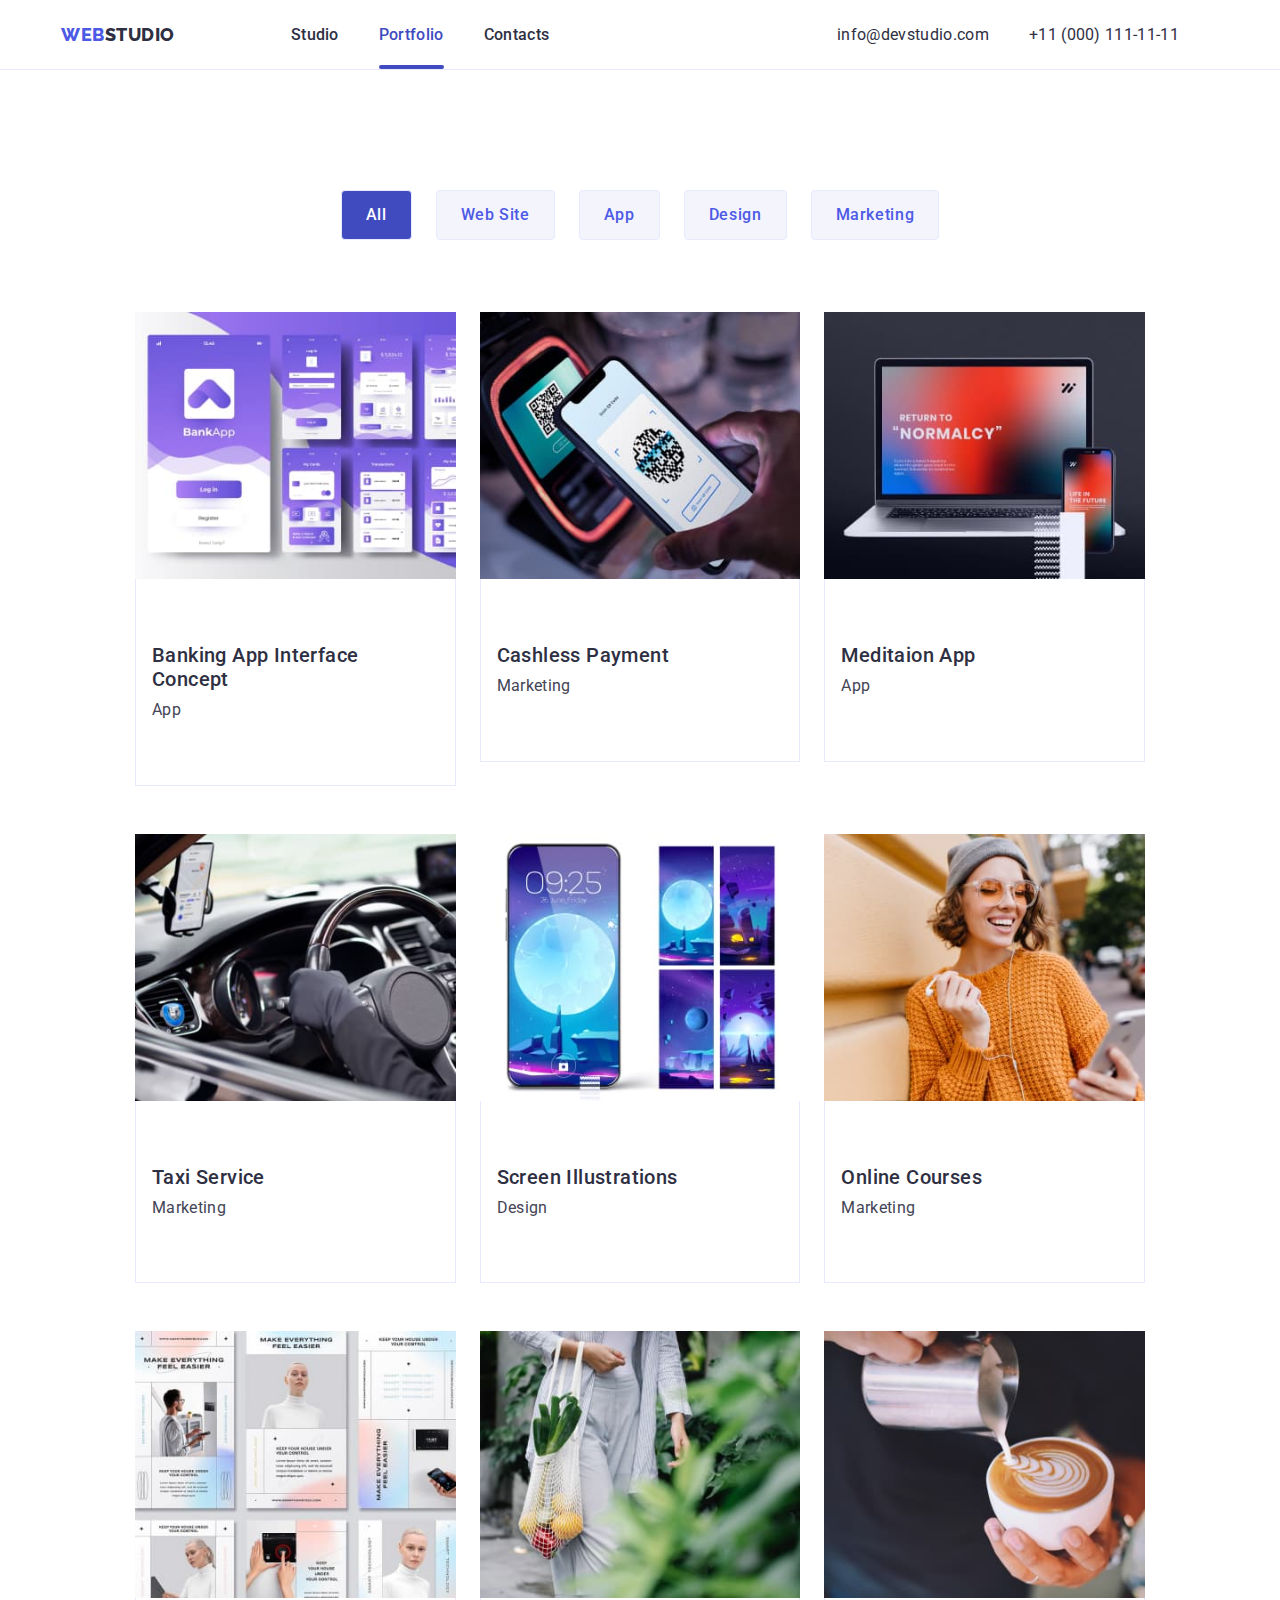
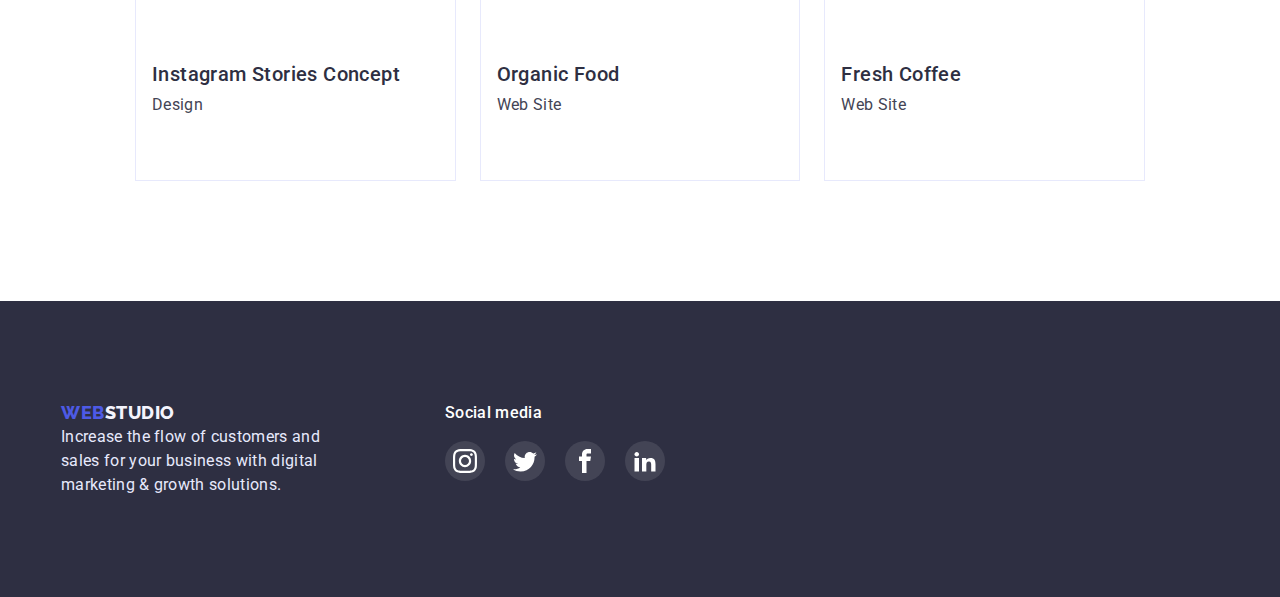
==== portfolio.html @ d7ad2e45 "Initial commit" ====
<!DOCTYPE html>
<html lang="en">
<head>
    <meta charset="UTF-8">
    <meta http-equiv="X-UA-Compatible" content="IE=edge">
    <meta name="viewport" content="width=device-width, initial-scale=1.0">
    <title>Portfolio</title>
    <link rel="preconnect" href="https://fonts.googleapis.com">
    <link rel="preconnect" href="https://fonts.gstatic.com" crossorigin>
    <link href="https://fonts.googleapis.com/css2?family=Raleway:wght@800&family=Roboto:wght@400;500;700;900&display=swap" rel="stylesheet">
    <link rel="stylesheet" href="https://cdnjs.cloudflare.com/ajax/libs/modern-normalize/1.1.0/modern-normalize.min.css" integrity="sha512-wpPYUAdjBVSE4KJnH1VR1HeZfpl1ub8YT/NKx4PuQ5NmX2tKuGu6U/JRp5y+Y8XG2tV+wKQpNHVUX03MfMFn9Q==" crossorigin="anonymous" referrerpolicy="no-referrer" />
<link rel="stylesheet" href="./css/styles.css">
</head>

<body>
        <!--Head-->
    <header class="header">
        <div class="container"><div class="header-justify">
        <nav class="header-nav">
            <a class="first-logo"
            href="./index.html">Web<span class="second-logo link">Studio</span></a>
            <ul class="list nav-list">
                <li class="header-item"><a href="./index.html" class="header-link link">Studio</a></li>
                <li class="header-item"><a href="./portfolio.html" class="header-link current ">Portfolio</a></li>
                <li class="header-item"><a href="./portfolio.html" class="header-link link">Contacts</a></li>
            </ul>
        </nav>
        <address class="contact-list">
             <ul class="contact-list list">
                <li class="contact-item"><a class="contact-mail link"
                    href="mailto:info@devstudio.com">info@devstudio.com</a>
                <li class="contact-item"><a class="contact-tel link"
                    href="tel:+110001111111">+11 (000) 111-11-11</a>
                </li>
            </ul>
        </address>
        </div>
        </div>
    </header>
    <!--/Head-->
   <!--Main-->
   <main>
    <!--Hero section-->
        <section class="section about-hero-section">
            <div class="container">
            <h1 class="visually-hidden">Card and button list</h1>
            <ul class="about-button">
<li class="btn"><button type="button" class="button-primary">All</button></li>
<li class="btn"><button type="button" class="button-secondary">Web Site</button></li>
<li class="btn"><button type="button" class="button-secondary">App</button></li>
<li class="btn"><button type="button" class="button-secondary">Design</button></li>
<li class="btn"><button type="button" class="button-secondary">Marketing</button></li>          
            </ul>
        <ul class="about-list">
        <li class="about-item item">
            <a class="link" href="./portfolio.html">
                <div class="thumb">
            <img class="img" src="./images/image1.jpg" width="360" alt="Screens" height="300">
            <p class="thumb-overlay">14 Stylish and User-Friendly App Design Concepts·Task Manager App·Calorie Tracker App·Exotic Fruit Ecommerce App·Cloud Storage App</p>
            </div>
            <div class="img-text">
            <h2 class="item-subtitle">Banking App Interface Concept</h2>
            <p class="about-subtitle-text">App</p>
            </div>
            </a>
            </li>
        <li class="about-item item">
            <a class="link" href="./portfolio.html">
                <div class="thumb">
             <img src="./images/image2.jpg" width="360" alt="Qr-code" height="300">
             <p class="thumb-overlay">14 Stylish and User-Friendly App Design Concepts·Task Manager App·Calorie Tracker App·Exotic Fruit Ecommerce App·Cloud Storage App</p>
             </div>
            <div class="img-text">
             <h2 class="item-subtitle">Cashless Payment</h2>
            <p class="about-subtitle-text">Marketing</p>
            </div>
            </a>
            </li>
        <li class="about-item item">
            <a class="link" href="./portfolio.html">
                <div class="thumb">
            <img src="./images/image3.jpg" width="360" alt="Phone-computer" height="300">
            <p class="thumb-overlay">14 Stylish and User-Friendly App Design Concepts·Task Manager App·Calorie Tracker App·Exotic Fruit Ecommerce App·Cloud Storage App</p>
            </div>
            <div class="img-text">
            <h2 class="item-subtitle">Meditaion App</h2>
            <p class="about-subtitle-text">App</p>
            </div>
            </a>
            </li>
        <li class="about-item item">
            <a class="link" href="./portfolio.html">
                <div class="thumb">
            <img src="./images/image4.jpg" width="360" alt="Car" height="300">
            <p class="thumb-overlay">14 Stylish and User-Friendly App Design Concepts·Task Manager App·Calorie Tracker App·Exotic Fruit Ecommerce App·Cloud Storage App</p>
            </div>
            <div class="img-text">
            <h2 class="item-subtitle">Taxi Service</h2>
            <p class="about-subtitle-text">Marketing</p>
            </div>
            </a>
            </li>
        <li class="about-item item">
            <a class="link" href="./portfolio.html">
                <div class="thumb">
                <img src="./images/image5.jpg" width="360" alt="Wallpaper" height="300">
                <p class="thumb-overlay">14 Stylish and User-Friendly App Design Concepts·Task Manager App·Calorie Tracker App·Exotic Fruit Ecommerce App·Cloud Storage App</p>
                </div>
           <div class="img-text">
            <h2 class="item-subtitle"> Screen Illustrations</h2>
            <p class="about-subtitle-text">Design</p>
            </div>
            </a>
            </li>
        <li class="about-item item">
            <a class="link" href="./portfolio.html">
                <div class="thumb">
            <img src="./images/image6.jpg" width="360" alt="Girl" height="300">
            <p class="thumb-overlay">14 Stylish and User-Friendly App Design Concepts·Task Manager App·Calorie Tracker App·Exotic Fruit Ecommerce App·Cloud Storage App</p>
            </div>
            <div class="img-text">
            <h2 class="item-subtitle">Online Courses</h2>
            <p class="about-subtitle-text">Marketing</p>
            </div>
            </a>
            </li>
        <li class="about-item item">
            <a class="link" href="./portfolio.html">
                <div class="thumb">
             <img src="./images/image7.jpg" width="360" alt="Information" height="300">
             <p class="thumb-overlay">14 Stylish and User-Friendly App Design Concepts·Task Manager App·Calorie Tracker App·Exotic Fruit Ecommerce App·Cloud Storage App</p>
            </div>
                <div class="img-text">
             <h2 class="item-subtitle">Instagram Stories Concept</h2>
             <p class="about-subtitle-text">Design</p>
             </div>
             </a>
             </li>
        <li class="about-item item">
            <a class="link" href="./portfolio.html">
                <div class="thumb">
             <img src="./images/image8.jpg" width="360" alt="Woman-fruits" height="300">
             <p class="thumb-overlay">14 Stylish and User-Friendly App Design Concepts·Task Manager App·Calorie Tracker App·Exotic Fruit Ecommerce App·Cloud Storage App</p>
             </div>
             <div class="img-text">
             <h2 class="item-subtitle">Organic Food</h2>
             <p class="about-subtitle-text">Web Site</p>
             </div>
             </a>
            </li>
         <li class="about-item item">
            <a class="link" href="./portfolio.html">
                <div class="thumb">
        <img src="./images/image9.jpg" width="360" alt="Coffee" height="300">
        <p class="thumb-overlay">14 Stylish and User-Friendly App Design Concepts·Task Manager App·Calorie Tracker App·Exotic Fruit Ecommerce App·Cloud Storage App</p>
        </div>
             <div class="img-text">
        <h2 class="item-subtitle">Fresh Coffee</h2>
             <p class="about-subtitle-text">Web Site</p>
             </div>
             </a>
         </li>
    </ul>
</div>
    </section>
    <!--/Hero section-->
    </main>
    <!--/Main-->
    <!--Footer-->
    <footer class="page-footer">
        <div class="container">
            <div>
        <a class="footer-logo"
        href="./index.html">Web<span class="footer-second-logo link">Studio</span></a>
    <p class="footer-description"> Increase the flow of customers and sales for your business with digital marketing & growth solutions.</p>
</div>
<div class="footer-social-media">
<h3 class="footer-headline">Social media</h3>
<ul class="footer-social-list list">
    <li class="footer-social-item">
    <a href="" class="footer-social-link link">
        <svg class="footer-social-icon" width="24" height="24">
            <use href="./images/sprite-3.svg#instagram"></use>
        </svg>
    </a>
    </li>
    <li class="footer-social-item">
        <a href="" class="footer-social-link link">
            <svg class="footer-social-icon" width="24" height="24">
                <use href="./images/sprite-3.svg#twitter"></use>
            </svg>
        </a>
        </li>
        <li class="footer-social-item">
            <a href="" class="footer-social-link link">
                <svg class="footer-social-icon" width="24" height="24">
                    <use href="./images/sprite-3.svg#facebook"></use>
                </svg>
            </a>
            </li>
            <li class="footer-social-item">
                <a href="" class="footer-social-link link">
                    <svg class="footer-social-icon" width="24" height="24">
                        <use href="./images/sprite-3.svg#linkedin"></use>
                    </svg>
                </a>
                </li>
</ul>
</div>
</div>
</footer>
<!--/Footer-->
</body>
</html>
---- css/styles.css ----
:root{
    --accent-text-color: #2E2F42;
    --button-color: #4D5AE5;
    --contact-color: #434455;
    --title-color: #FFFFFF;
    --background-color:#404BBF;
    --footer-color: #F4F4FD;
    --body-color:#434455;
    --description-color:#E7E9FC;
    --clients-color:#8E8F99;
    --clients-link-color:#AFB1B8;
     }

.section{
  padding: 120px;
}
.container{
   max-width: 1158px;
   padding:0 15px;
   margin:0 auto;
}
h1,h2,h3,h4,h5,h6,p,ul{
   margin:0;
   padding:0;
}
 .header {
   display: block;
 font-weight: 600;
 font-size: 40px;
 line-height: 1.1;
 color:var(--accent-text-color);
 text-decoration: none;
 border-bottom: 1px solid var(--description-color) ;
 }
.header-justify{
   display: flex;
   justify-content: space-between;
   align-items: center;
}
 .header.container{
   display: flex;
 }
 .header-container{
 display: flex;
 background: var(--title-color);
 }
 a.decoration{
 color:var(--button-color);
 text-decoration: none; 
 }
 .header-nav{
 font-weight: 600;
 text-transform: uppercase;
 display: flex;
 align-items: center;
 }
 .contact-list{
   margin-left: auto;
 }
 .header-nav.li{
    margin-right: 40px;
    margin-left: 70px;
 }
 .header-nav.link{
 display: block;
 }
 .header-nav.item:last-child{
    margin-right: 0;
 }
 .first-logo{
 font-family: 'Raleway';
 font-weight: 800;
 font-size: 18px;
 line-height: 1.33;
 letter-spacing: 0.03em;
 text-transform: uppercase;
 color:var(--button-color);
 text-decoration: none;
 }
 .second-logo link > span{
 font-family: 'Raleway';
 font-weight: 800;
 font-size: 18px;
 line-height: 1.33;
 letter-spacing: 0.03em;
 text-transform: uppercase;
 color:var(--accent-text-color);
 text-decoration: none;

 }
 .nav-list {
   display: flex;
   margin-left: 76px;
 }
 .header-item{
    display: flex;
    margin-left: 40px;
 }
 .header-link {
    display: flex;
    font-weight: 500;
    font-size: 16px;
     line-height: 1.33;
     letter-spacing: 0.02em;
     color: var(--accent-text-color);
     text-transform: capitalize;
     padding-top:24px;
     padding-bottom:24px;
     position: relative;
     text-decoration: none;
     transition:background-color 250ms cubic-bezier(0.4, 0, 0.2, 1) ;
 }
 .header-link.active{
  transition: color 0.35s linear ;
  border-radius: 2px;
 }
 .current{
  color:var(--background-color) ;
 }
 .current::after{
 content:'';
 display:block;
 position:absolute;
 bottom: 0;
 left:0;
 width:100%;
 height:4px;
 border-radius: 2px;
 margin-top: 24px;
 background-color: var(--background-color);
 }
.header-link.active::after{
  content:'';
  left:0;
  width:100%;
  height:4px;
  position:absolute;
  bottom:0;
  border-radius: 2px;
}
 .header-link:hover,
 .header-link:focus{
     color: var(--background-color);
 }
 .link {
     text-decoration: none;
     font-style: normal;
     color:var(--accent-text-color);
 }
 .hero{
    background-image: linear-gradient(
      rgba(46,47, 66, 0.7),
     rgba(46, 47, 66, 0.7)
    ),
    url(../images/people-office.jpg);
    padding-top: 188px;
    padding-bottom: 188px;
    text-align: center;
    background-repeat: no-repeat;
    background-position: center center;
 }
 .background{
   width: 1440px;
   height: 600px;
    background-image:url(../images/bg.jpg);
    background-repeat: no-repeat;
    background-position: center;
    background-size:cover;
 }
 .hero-title{
 font-weight: 700;
 font-size: 56px;
 line-height: 1.07;
 letter-spacing: 0.02em;
 color:var(--title-color);
 margin: 0 auto 48px auto;
 max-width: 500px;
 text-align: center;
 }
 .contact-mail:hover,
 .contact-tel:hover{
   color:var(--background-color);
 }
.contact-item,
.header-item{
    display: flex;
 }
 .contact-list{
    display: flex;
    align-items: center;
 }
.contact-item{
    display: flex; 
    margin-left: auto;
    margin-right: 40px;
    font-weight: 400;
    font-size: 16px;
    line-height: 1.5;
    letter-spacing: 0.02em;
    font-style: normal;
    color: var(--secondary-black-color);
 }
 .contact-tel link{
 font-size: 16px;
 line-height: 1.33;
 letter-spacing: 0.02em;
 color: var(--contact-color);
 transition: transform 250ms cubic-bezier(0.4, 0, 0.2, 1);
}
 .contact-mail link{
 font-family: 'Roboto';
 font-style: normal;
 font-size: 16px;
 line-height: 1.33;
 letter-spacing: 0.02em;
 color:var(--contact-color);
 transition: transform 250ms cubic-bezier(0.4, 0, 0.2, 1);
}
 body{
 font-family:'Roboto', sans-serif;
 color:var(--body-color);
 margin:0;
 padding-left:0;
 }
 .visually-hidden {
 position: absolute;
 width: 1px;
 height: 1px;
 margin: -1px;
 border: 0;
 padding: 0;
 white-space: nowrap;
 clip-path: inset(100%);
 clip: rect(0 0 0 0);
 overflow: hidden;
 }
 .hero-container{
    height: 600px;
    margin-bottom : 0;
 }
 .button-hero{
 font-family:inherit;
 font-weight: 500;
 font-size: 16px;
 line-height: 1.5;
 padding: 16px 32px;
 letter-spacing: 0.04em;
 color:var(--title-color);
 background:var(--button-color);
 display: block;
 margin:auto;
 box-shadow: 0px 4px 4px rgba(0, 0, 0, 0.15);
 border-radius: 4px;
 text-align: center;
 border: none;
 cursor: pointer;
 transition: background-color 250ms 
 cubic-bezier(0.4, 0, 0.2, 1);
}
 .button-hero:hover,
 .button-hero:focus{
     background:var(--background-color);
 }
 .about-button{
    display:flex;
    justify-content: center;
    margin-bottom: 72px;
    gap: 24px;
 }
 .button-primary{
 font-family:inherit;
 font-weight: 500;
 font-size: 16px;
 line-height: 24px;
 letter-spacing: 0.04em;
 color: var(--title-color);
 cursor: pointer;
 display: inline-block;
 background: var(--background-color) ;
 border-radius: 4px;
 border: 1px solid var(--description-color);
 padding: 12px 24px;
 transition:  transform 250ms cubic-bezier(0.4, 0, 0.2, 1);
}
 .button-primary:focus,
 .button-primary:hover{
 color: var(--button-color);
 }
 .button-secondary{
 font-family:inherit;
 font-weight: 500;
 font-size: 16px;
 line-height: 1.5;
 display: inline-block;
 letter-spacing: 0.04em;
 color: var(--button-color);
 cursor: pointer;
 background:var(--footer-color);
 border: 1px solid var(--description-color);
 border-radius: 4px;
 padding: 12px 24px;
 cursor: pointer;
 transition: color 250ms cubic-bezier(0.4, 0, 0.2, 1),
 background-color 250ms cubic-bezier(0.4, 0, 0.2, 1);
}
 .button-secondary:focus,
 .button-secondary:hover{
 color: var(--title-color);
 background-color: var(--background-color);
 }
 li{
 list-style-type:none;
 }
 .test-container{
    display: flex;
    width:1158px;
    padding-left:15px;
    padding-right:15px;
    margin-left: auto;
    margin-right: auto;
 }
 .about-list{
   display: flex;    
   flex-wrap: wrap;
   gap:48px 24px;
   padding-left :0;
   margin:0;
 }
 img{
   display: block;
   max-width: 100%;
   height: auto;
 }
 .list-item {
   width:calc((100% - 48px) /3);
   margin-right: 24px;
   margin-bottom:48px;
   gap: 24px;
 }
.list-item:nth-child(-n+3){
flex-basis: calc((100% - 48px) /3);
}
 .about-item.item{
  flex-basis:calc((100% - 48px) /3);
  transition: transform 250ms cubic-bezier(0.4, 0, 0.2, 1) ;
}
.about-item:hover,
.about-item:focus{
  box-shadow: 0px 1px 6px rgba(46, 47, 66, 0.08), 0px 1px 1px rgba(46, 47, 66, 0.16), 0px 2px 1px rgba(46, 47, 66, 0.08);
}
.img-text{
   padding-top:32px;
   padding-bottom: 32px;
   padding-left: 16px;
   margin-right: 0;
   border: 1px solid var(--description-color);
}
 .flex-container{
    display: flex;
    flex-wrap: wrap;
    display: contents;
 }
 .flex-element{
    width: calc(100%/3);
    margin-right: 30px;
 }
.flex-element:nth-child(3n){
    margin-right: 0;
}
 .flex-element:nth-child(3n+1){
    margin-right: 0;
 } 
 .features-section {
  padding-top: 120px;
  padding-bottom: 120px;
 }
 .features-item {
   gap: 24px;
   flex-basis: calc((100% - 72px) /4);
 }
.item-box{
   display: flex;
   justify-content:center;
   align-items: center;
   height: 112px;
   background-color:var(--footer-color);
   border-radius: 4px;
 }
 .features-title{
 font-weight: 500;
 font-size: 20px;
 line-height: 1.2;
 letter-spacing: 0.02em;
 color:var(--accent-text-color);
 margin-top: 8px;
 margin-bottom: 8px;
 }
 .features-list{
   display:flex;
   gap:24px;
   flex-wrap: wrap;
 }
 .features-desc{
 font-weight: 400;
 font-size: 16px;
 line-height:1.5;
 letter-spacing: 0.02em;
 color:var(--body-color);
 }
 .headline{
 font-weight: 700;
 font-size: 36px;
 line-height: 1.11;
 letter-spacing: 0.02em;
 text-transform:capitalize;
 color:var(--accent-text-color);
 justify-content: center;
 text-align: center;
 margin-bottom: 72px;
 }
 .abilities-section{
   padding-top: 0;
   padding-bottom: 120px;
 }
 .abilities-set{
   display: flex;
   gap: 24px;
   flex-wrap: wrap;
 }
.abilities-set.item{
   flex-basis: calc((100% - 48px) / 2);
}
 .team-list{
   padding: 0;
   margin: 0;
   display: flex;
   justify-content: center;
   gap: 24px;
   flex-wrap: wrap;
 }
 .team-descr {
 padding: 32px 16px 32px 16px;
 background-color: var(--title-color);
 border-radius: 0px 0px 4px 4px;
 text-align: center;
 }
.item{
   flex-basis: calc((100% - 72px) / 4);
}
.card-item{
   flex-basis: calc((100% - 48px) / 3);
}
.card-content{
   padding-top: 32px;
   padding-right: 65px;
   padding-left: 65px;
 }
.abilities-cards{
   display: flex;
  }
 .team-section{
   padding-top: 120px;
  padding-bottom: 120px;
   background:var(--footer-color);
 }
 .header-team{
 font-weight: 700;
 font-size: 36px;
 line-height: 1.11;
 letter-spacing: 0.02em;
 text-transform: capitalize;
 color: var(--accent-text-color);
 text-align: center;
 margin-bottom: 72px;
 }
 .social-list-link{
    width: 40px;
    height:40px;
    border-radius: 50%;
    background-color:var(--button-color);
    display:inline-block;
    transition: background-color 250ms cubic-bezier(0.4, 0, 0.2, 1);
  }
 .social-list-item{
  flex-basis:calc((100% - 72px) /4);
 }
 .social-list{
    display: flex;
    justify-content: center;
    margin-top: 8px;
    gap: 24px;
 }
 .social-list-icon{
    display: inline-block;
    fill:var(--title-color);
    height: 40px;
}
.social-list-link:hover,
.social-list-link:focus{
   background-color:var(--background-color);
}
 .about-hero-section{
  padding-top: 120px;
   padding-bottom: 120px;
 }
 .about-list{
 display: flex;
 flex-wrap: wrap;
 gap: 48px 24px;
 padding-left: 0;
 transition: transform 250ms cubic-bezier(0.4, 0, 0.2, 1);
}
 .about-list .link:is(:hover,:focus){
   box-shadow: 0px 1px 6px rgba(46, 47, 66, 0.08), 0px 1px 1px rgba(46, 47, 66, 0.16), 0px 2px 1px rgba(46, 47, 66, 0.08);
 }
 .img-text{
 padding: 32px 16px;
   border-top: none;
 }
 .about-description {
 font-weight: 500;
 font-size: 16px;
 line-height: 1.33;
 letter-spacing: 0.04em;
 color:var(--button-color);
 }
 .about-title {
 font-weight: 500;
 font-size: 20px;
 line-height: 1.2;
 letter-spacing: 0.02em;
 color:var(--accent-text-color);
 text-align: center;
 margin-bottom: 8px;
 }
 .list{
     list-style: none;
 }
 .about-subtitle-text{
 font-weight: 400;
 font-size: 16px;
 line-height: 1.33;
 letter-spacing: 0.02em;
 color:var(--body-color);
 text-align: center;
 }
 .item-subtitle{
   font-weight: 500;
   font-size: 20px;
   line-height: 1.2;
   letter-spacing: 0.02em;
   color:var(--accent-text-color);
   text-align:left;
   margin-top: 32px;
   margin-bottom: 8px;
   }
   .about-subtitle-text {
   font-weight: 400;
   font-size: 16px;
   line-height: 1.33;
   letter-spacing: 0.02em;
   color:var(--body-color);
   text-align:left;
  margin-bottom: 32px;
 }
 .thumb{
position:relative;
overflow: hidden;
}
 .thumb:before{
  content:'';
  display:block;
  position: absolute;
  top:0;
  left:0;
  width:100%;
  height:100%;
  background: var(--button-color);
  transform: translateY(100%);
  opacity:0;
  font-weight: 400;
  font-size: 16px;
  line-height: 1.5;
  letter-spacing: 0.02em;
  transition: opacity 0.25s, transform 0.25s;
 }
 .thumb:hover .thumb-overlay,
 .thumb:focus .thumb-overlay{
  transform:translateY(0);
  opacity:1;
 }
.thumb-overlay{
  position: absolute;
  color: var(--footer-color);
  background: var(--button-color);
  transform:translateY(100%);
  position: absolute;
  top: 0px;
  left: 0px;
  width:100%;
  height:100%;
  opacity:0;
  font-size: 16px;
  line-height: 1.5;
  letter-spacing: 0.2em;
  transition: transform 250ms cubic-bezier(0.4, 0, 0.2, 1), opacity 250ms cubic-bezier(0.4, 0, 0.2, 1);
  padding: 40px 32px;
}
 .customers-section{
  padding-bottom: 120px;
 }
 .clients-headline{
   font-family: 'Roboto';
   font-style: normal;
   font-weight: 700;
   font-size: 36px;
   line-height: 1.11;
   text-align: center;
   letter-spacing: 0.02em;
   text-transform: capitalize;
   color: var(--accent-text-color);
   margin-top: 120px;
   margin-bottom: 72px;
 }
 .clients-list{
  display: flex;
  gap: 24px;
  justify-content: center;

 }
 .clients-link{
display: flex;
align-items: center;
justify-content: center;
border: 1px solid var(--clients-color);
border-radius: 4px;
width: 168px;
height: 88px;
color:var(--clients-link-color);
transition:color 250ms cubic-bezier(0.4, 0, 0.2, 1) ;

}
 .clients-item{
  flex-basis: calc((100% - 120px)/6);
 }
 .clients-icon{
   fill:currentColor;
 }
 .clients-link:is(:hover, :focus){
 color:var(--background-color);
 border: 1px solid var(--background-color);
 }
 .page-footer.container{
   display: flex;
 }
 .page-footer{
 color:var(--footer-color);
 background-color:var(--accent-text-color);
 padding-top: 100px;
 padding-bottom: 100px;
 }
 a.decoration{
 text-decoration: none; 
 }
 .footer-logo{
 font-family:'Raleway';
 font-weight: 800;
 font-size: 18px;
 line-height: 1.3;
 letter-spacing: 0.03em;
 text-transform: uppercase;
 color:var(--button-color);
 text-decoration: none;
 margin-bottom: 16px;
 }
 .footer-second-logo {
 font-family:'Raleway';
 font-weight:800;
 font-size: 18px;
 line-height: 1.33;
 letter-spacing: 0.03em;
 text-transform: uppercase;
 color:var(--footer-color);
 text-decoration: none;
 }
 .footer-description{
 width:264px;
 font-size: 16px;
 line-height: 1.5;
 letter-spacing: 0.02em;
 color:var(--description-color);
 }
 .footer-headline{
   font-family: 'Roboto';
   font-style: normal;
   font-weight: 500;
   font-size: 16px;
   line-height: 1.5;
   letter-spacing: 0.02em;
   margin-bottom: 16px;
   color: var(--title-color);
   text-align: left; 
 }
 .footer-social-media{
 margin-left: 120px;
 }
 .footer-social-list{
   display: flex;
   gap: 16px;
   justify-content: center;
 }
 .footer-social-item{
   width: 44px;
   height: 44px;
 }
 .footer-social-icon{
   fill:var(--title-color);
 }
 .footer-social-link:hover{
   background: #31D0AA;
 }
 .footer-social-link{
   display: flex;
   justify-content: center;
   align-items: center; 
   width: 40px;
   height: 40px;
   border-radius: 50%;
   background-color: rgba(255, 255, 255, 0.1);
   transition: color 250ms cubic-bezier(0.4, 0, 0.2, 1),
   background-color 250ms cubic-bezier(0.4, 0, 0.2, 1)
 }
 .page-footer .container{
   display: flex;
 }
 .backdrop{
  position:fixed;
  top:0;
  left:0;
  width: 408px;
  width:100%;
  height:100%;
  z-index:100;
  transition:opacity 250ms cubic-bezier(0.4, 0, 0.2, 1), visibility 250ms cubic-bezier(0.4, 0, 0.2, 1);
  background-color: rgba(46, 47, 66, 0.4);
 }
 .backdrop.is-hidden{
  opacity:0;
  visibility:hidden;
  pointer-events:none;
 }
 .backdrop.is-hidden .modal{
  transform: translate(-50%, -50%) scale(1.2);
 }
 .modal{
  position:absolute;
  max-width: 408px;
  width: 100%;
  height: 576px;
  top: 50%;
  left: 50%;
  transform:translate(-50% , -50%);
  padding: 24px;
  background-color:var(--title-color);
  border-radius: 4px;
  color:#000;
  transition: transform 250ms cubic-bezier(0.4, 0, 0.2, 1);
 }
 .modal-close-btn{
  color:#000;
 border-radius: 50%;
 top:24px;
 right: 24px;
 width: 24px;
 height: 24px;
 display:flex;
 justify-content: center;
 align-items: center;
 position:absolute;
 border: 1px solid rgba(0, 0, 0, 0.1);
 transition:  transform 250ms cubic-bezier(0.4, 0, 0.2, 1);
}
 .modal-close-btn-icon{
  width:100%;
  height: 100%;
  display: flex;
  justify-content: center;
}
 .modal-close-btn:hover,
 .modal-close-btn:focus{
 background:var(--background-color);
 color:#fff;
 }
 .modal-close-btn:hover,
 .modal-close-btn-icon,
 .modal-close-btn:focus,
 .modal-close-btn-icon{
  fill:currentColor;
 }
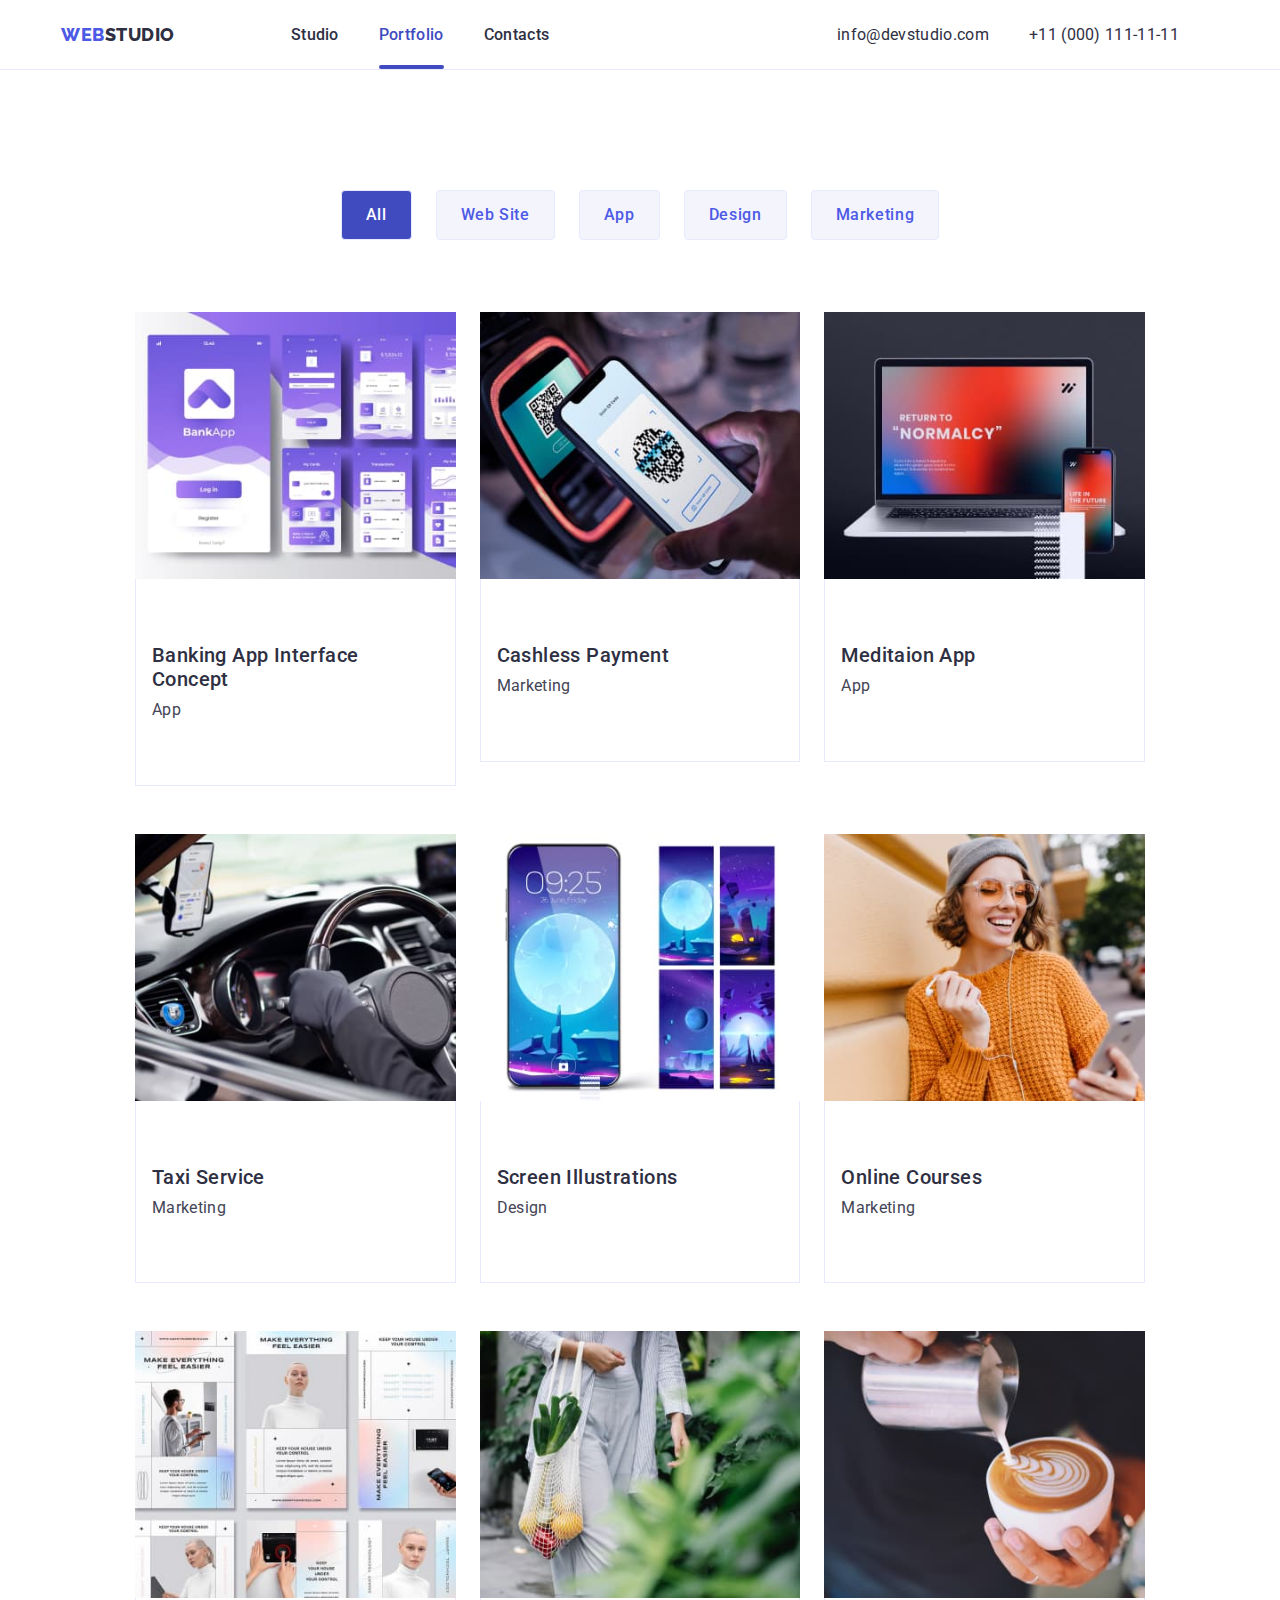
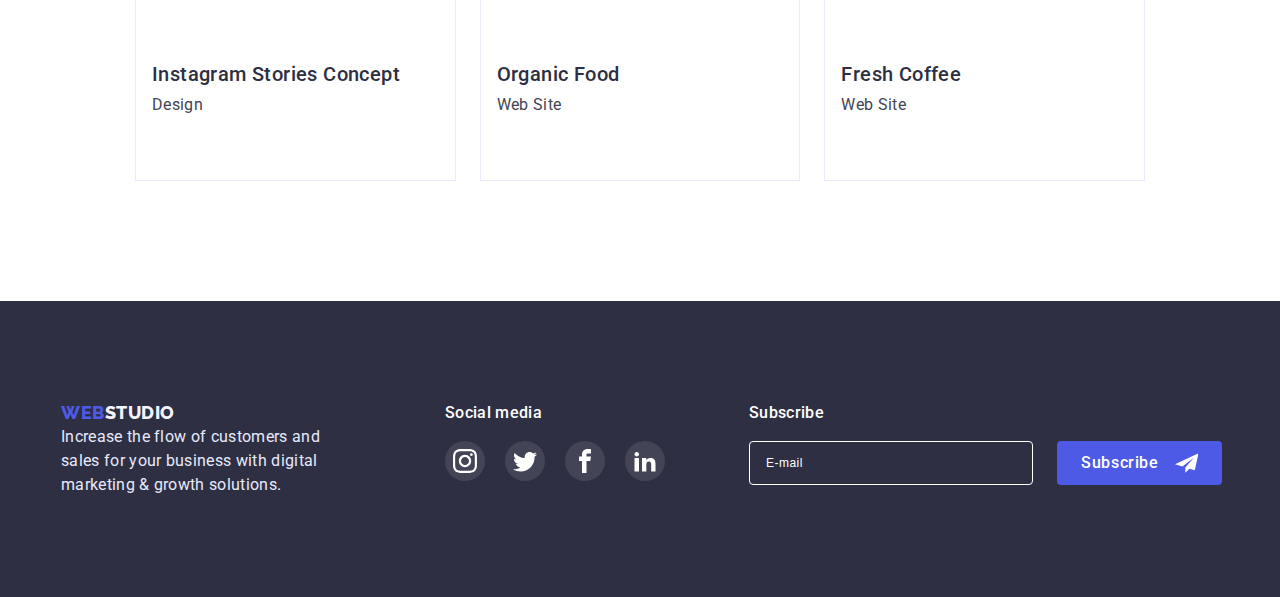
==== commit 3429f856: "added files, added changes" ====
--- a/portfolio.html
+++ b/portfolio.html
@@ -207,7 +207,23 @@
                 </li>
 </ul>
 </div>
-</div>
+<form class="subscribe-form">
+    <p class="subscribe-title">Subscribe</p>
+    <div class="subscribe-field">
+        <input class="subscribe-input" 
+        type="user-email"
+        name="user-email"
+        type="email"
+        placeholder="E-mail">
+        <button class="subscribe-btn" type="submit">Subscribe
+            <svg class="icon-send" width="24" height="20">
+                <use href="./images/sprite-3.svg#icon-send"></use>
+            </svg>
+        </button>
+    </div>
+</form>
+</div>
+
 </footer>
 <!--/Footer-->
 </body>
--- a/css/styles.css
+++ b/css/styles.css
@@ -254,7 +254,7 @@
  text-align: center;
  border: none;
  cursor: pointer;
- transition: background-color 250ms 
+ transition: background-color 250ms
  cubic-bezier(0.4, 0, 0.2, 1);
 }
  .button-hero:hover,
@@ -756,7 +756,6 @@
   position:absolute;
   max-width: 408px;
   width: 100%;
-  height: 576px;
   top: 50%;
   left: 50%;
   transform:translate(-50% , -50%);
@@ -796,4 +795,194 @@
  .modal-close-btn:focus,
  .modal-close-btn-icon{
   fill:currentColor;
- }+ }
+
+ .form-title{
+  margin-top: 24px;
+  font-family: 'Roboto';
+ font-style: normal;
+ font-weight: 500;
+ font-size: 16px;
+ line-height: 1.5;
+ text-align: center;
+ letter-spacing: 0.02em;
+  color: var(--accent-text-color);
+  padding-top: 24px;
+ }
+ .modal-form{
+  display: flex;
+  flex-direction: column;
+ }
+ .modal-form-input-desc{
+font-weight: 400;
+font-size: 12px;
+line-height: 1.16;
+color: var(--clients-color);
+display:block;
+margin-top:16px;
+margin-bottom: 4px;
+ }
+ .modal-form-field{
+  position: relative;
+ }
+  .modal-form-field:focus{
+    border: 1px solid var(--button-color);
+ outline:none;
+ }
+ .form-icon{
+  display: block;
+  position: absolute;
+  top:50%;
+  left: 19px;
+  transform: translate(0, -50%);
+ }
+ .form-input{
+  width:100%;
+  background: #fcfcfc;
+  border-radius: 4px;
+  height:40px;
+  border: 1px solid rgba(33, 33, 33, 0.2);
+  outline:none;
+  padding: 8px 38px;
+  margin-top:4px;
+  color:#000;
+ }
+ .form-input:focus{
+  color: var(--button-color);
+  outline:none;
+  border:1px solid var(--button-color);
+  border-radius: 4px;
+ }
+.form-input:focus+ .form-icon{
+  fill:var(--button-color);
+ }
+ .modal-form-comment{
+  resize:none;
+  width:100%;
+  height: 100px;
+  padding:8px 16px ;
+  font-weight: 400;
+  font-size: 12px;
+  line-height: 1.16;
+  letter-spacing: 0.04em;
+  color: rgba(46, 47, 66, 0.4);
+  transition: opacity 0.2;
+  border: 1px solid rgba(33, 33, 33, 0.2);
+  border-radius: 4px;
+  color:#000;
+ }
+ .modal-form-comment:focus{
+  outline:none;
+  border-color:var(--button-color);
+ }
+ .modal-form-check-desc{
+  color:var(--clients-color);
+  font-size: 12px;
+  line-height: 1.16;
+  letter-spacing: 0.04em;
+  display:flex;
+  align-items: center;
+  margin-top: 16px;
+  margin-bottom: 24px;
+ }
+.modal-form-check-desc::before{
+  content:"";
+  width:16px;
+  height: 16px;
+  display: block;
+  border-radius:2px ;
+  cursor: pointer;
+  border-radius: 2px;
+  border:1.25px solid var(--background-color);
+  margin-right:8px;
+}
+.modal-form-check:checked + .modal-form-check-desc::before{
+  background-image: url(../images/icon-click.svg);
+  background-repeat: no-repeat;
+  background-position: center;
+}
+ .modal-form-input-wrapper{
+  position:relative;
+  display:block;
+ }
+ .form-modal-btn{
+  background: var(--button-color);
+  box-shadow: 0px 4px 4px rgba(0, 0, 0, 0.15);
+  border-radius: 4px;
+  width: 169px;
+  height: 56px;
+  display: flex;
+  justify-content: center;
+  align-items: center;
+  letter-spacing: 0.04em;
+  color:var(--title-color);
+  margin-left:auto;
+  margin-right:auto;
+ }
+ .form-modal-btn:hover,
+ .form-modal-btn:focus{
+  background: var(--background-color);
+ }
+ .subscribe-field{
+  display: flex;
+  border: var(--title-color);
+  }
+  .subscribe-title{
+margin-bottom: 16px;
+font-weight: 500;
+font-size: 16px;
+line-height: 1.5;
+letter-spacing: 0.02em;
+color: var(--title-color);
+margin-left: 80px;
+  }
+  .policy{
+    color:var(--button-color);
+  }
+ .subscribe-input{
+width: 264px;
+height: 40px;
+padding-left:16px;
+color: var(--title-color);
+border-radius:4px;
+background-color: transparent;
+outline:transparent;
+margin-left: 80px;
+border: 1px solid var(--title-color);
+ }
+ .subscribe-input::placeholder{
+font-weight: 400;
+font-size: 12px;
+line-height: 2;
+letter-spacing: 0.04em;
+color: var(--title-color);
+ }
+ .subscribe-input:focus{
+ border-color:var(--button-color);
+ }
+ .subscribe-btn{
+ display:flex;
+ justify-content: center;
+ align-items: center;
+ text-align: center;
+ font-family: inherit;
+ font-weight: 500;
+ font-size: 16px;
+ line-height: 1.5;
+ letter-spacing: 0.04em;
+ cursor:pointer;
+ margin-left:24px;
+ max-width:165px;
+ padding: 8px 24px;
+ gap:16px;
+ background-color: var(--button-color);
+ border-radius: 4px;
+ border:none;
+ color:var(--title-color);
+ transition: background-color 250ms
+ cubic-bezier(0.4, 0, 0.2, 1);
+ }
+ .subscribe-btn:focus,
+ .subscribe-btn:hover{
+  background: var(--background-color);
+ }
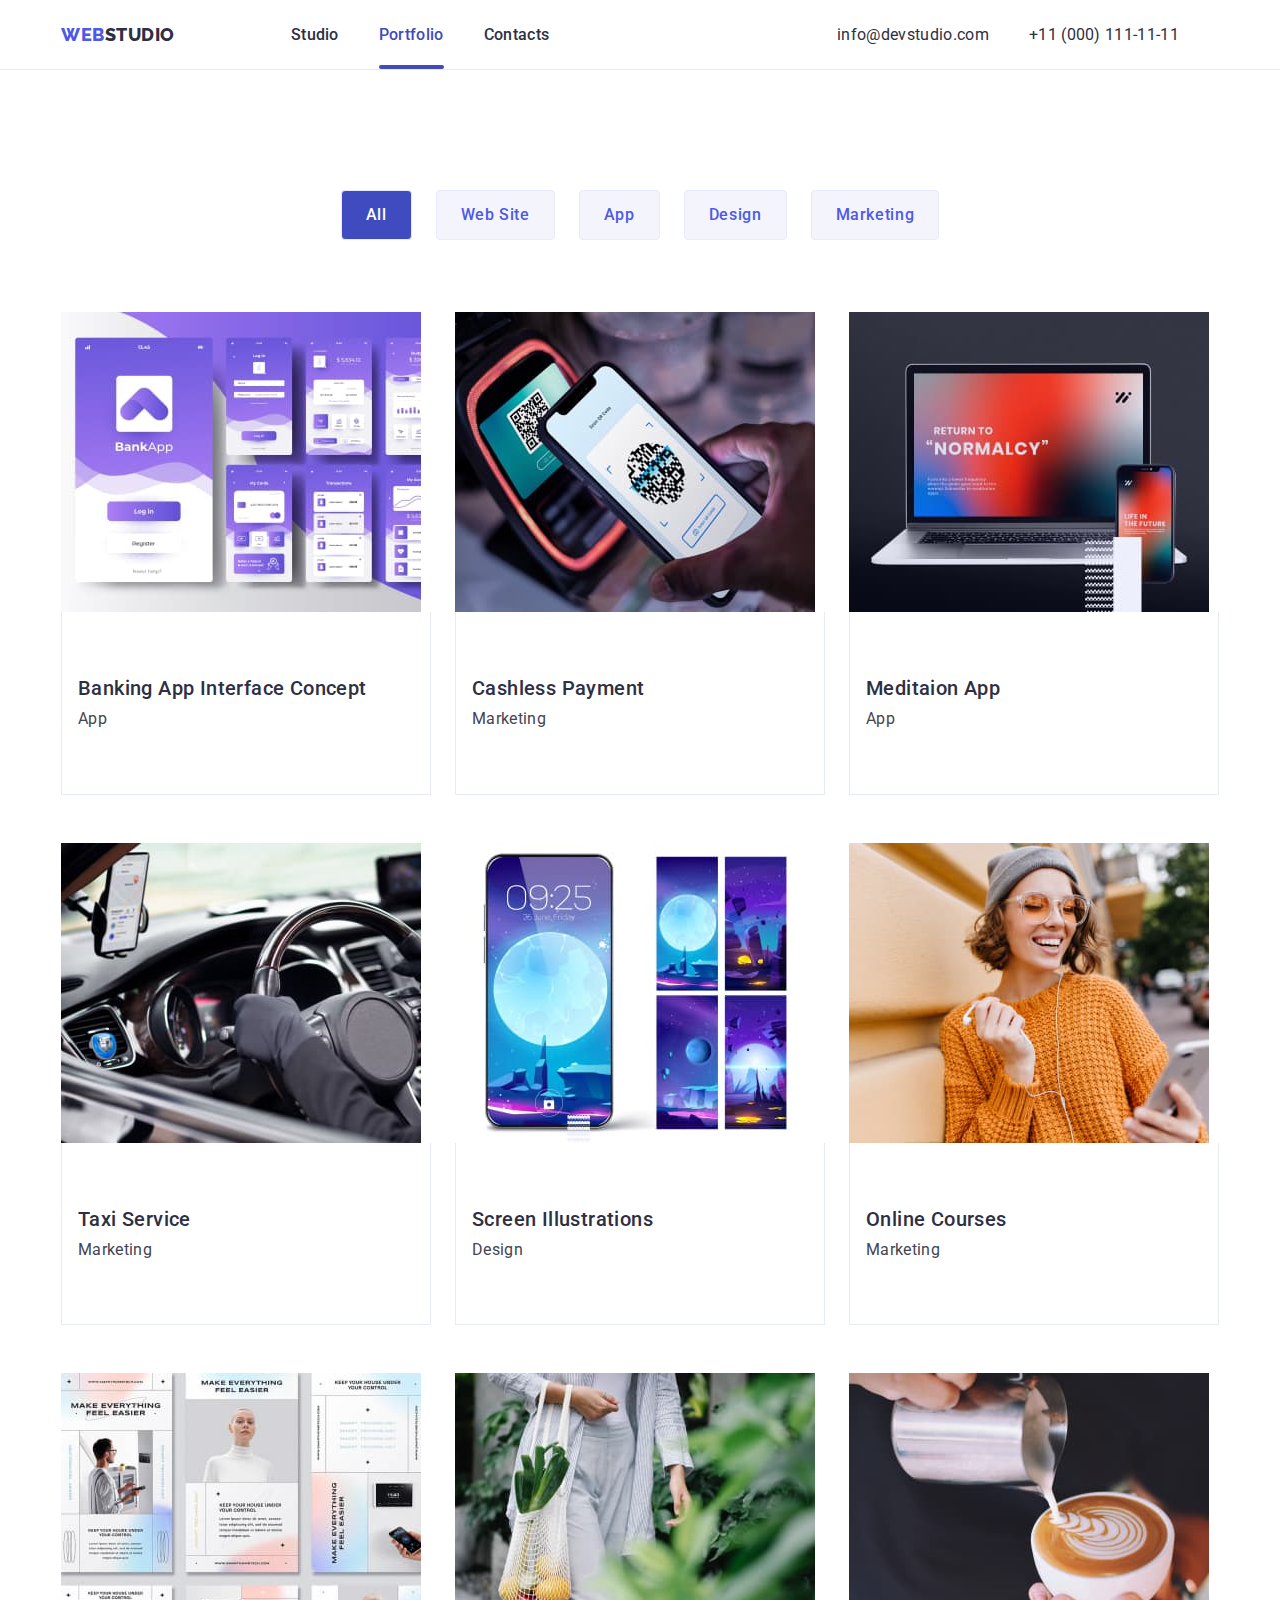
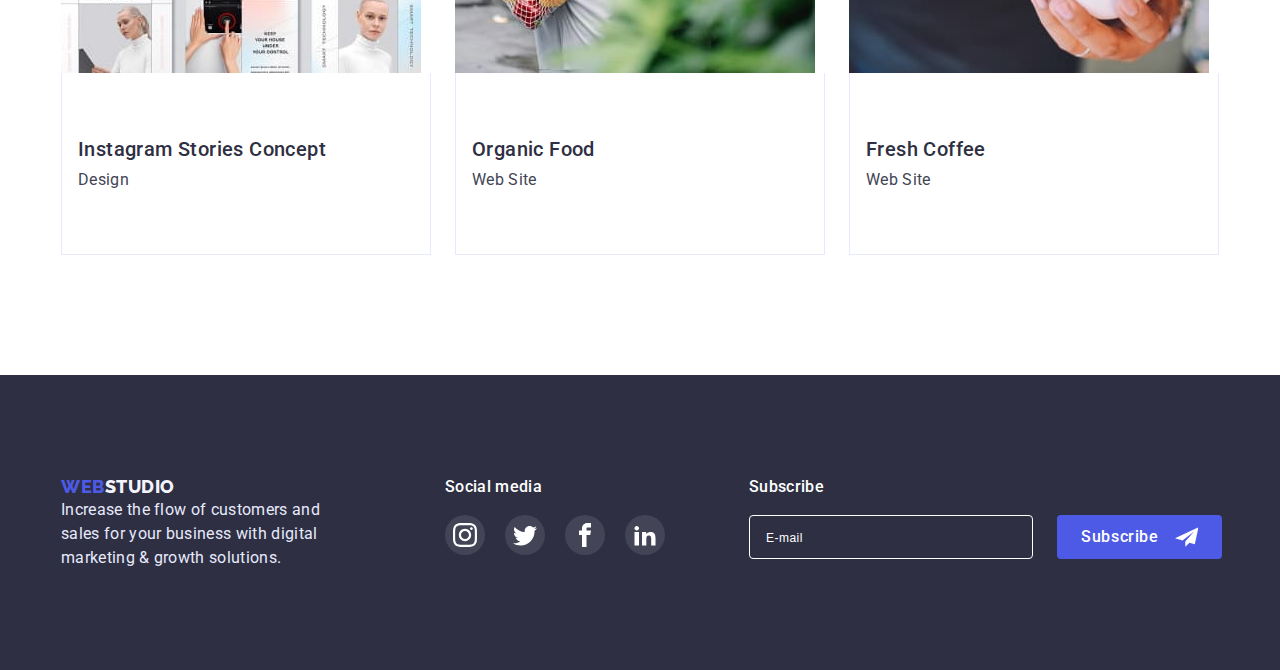
==== commit 46cc27f8: "added changes and deleted mistakes" ====
--- a/portfolio.html
+++ b/portfolio.html
@@ -211,10 +211,7 @@
     <p class="subscribe-title">Subscribe</p>
     <div class="subscribe-field">
         <input class="subscribe-input" 
-        type="user-email"
-        name="user-email"
-        type="email"
-        placeholder="E-mail">
+        type="email" name="email" placeholder="E-mail">
         <button class="subscribe-btn" type="submit">Subscribe
             <svg class="icon-send" width="24" height="20">
                 <use href="./images/sprite-3.svg#icon-send"></use>
--- a/css/styles.css
+++ b/css/styles.css
@@ -9,10 +9,12 @@
     --description-color:#E7E9FC;
     --clients-color:#8E8F99;
     --clients-link-color:#AFB1B8;
+    --background-input:#FCFCFC;
+    --form-input:#000;
      }
 
 .section{
-  padding: 120px;
+  padding: 120px 0;
 }
 .container{
    max-width: 1158px;
@@ -25,7 +27,6 @@
 }
  .header {
    display: block;
- font-weight: 600;
  font-size: 40px;
  line-height: 1.1;
  color:var(--accent-text-color);
@@ -168,7 +169,6 @@
     background-size:cover;
  }
  .hero-title{
- font-weight: 700;
  font-size: 56px;
  line-height: 1.07;
  letter-spacing: 0.02em;
@@ -193,7 +193,6 @@
     display: flex; 
     margin-left: auto;
     margin-right: 40px;
-    font-weight: 400;
     font-size: 16px;
     line-height: 1.5;
     letter-spacing: 0.02em;
@@ -370,10 +369,8 @@
  .flex-element:nth-child(3n+1){
     margin-right: 0;
  } 
- .features-section {
-  padding-top: 120px;
-  padding-bottom: 120px;
- }
+
+
  .features-item {
    gap: 24px;
    flex-basis: calc((100% - 72px) /4);
@@ -401,14 +398,12 @@
    flex-wrap: wrap;
  }
  .features-desc{
- font-weight: 400;
  font-size: 16px;
  line-height:1.5;
  letter-spacing: 0.02em;
  color:var(--body-color);
  }
  .headline{
- font-weight: 700;
  font-size: 36px;
  line-height: 1.11;
  letter-spacing: 0.02em;
@@ -420,7 +415,7 @@
  }
  .abilities-section{
    padding-top: 0;
-   padding-bottom: 120px;
+ 
  }
  .abilities-set{
    display: flex;
@@ -459,8 +454,7 @@
    display: flex;
   }
  .team-section{
-   padding-top: 120px;
-  padding-bottom: 120px;
+
    background:var(--footer-color);
  }
  .header-team{
@@ -610,16 +604,12 @@
   padding-bottom: 120px;
  }
  .clients-headline{
-   font-family: 'Roboto';
-   font-style: normal;
-   font-weight: 700;
    font-size: 36px;
    line-height: 1.11;
    text-align: center;
    letter-spacing: 0.02em;
    text-transform: capitalize;
    color: var(--accent-text-color);
-   margin-top: 120px;
    margin-bottom: 72px;
  }
  .clients-list{
@@ -673,15 +663,8 @@
  text-decoration: none;
  margin-bottom: 16px;
  }
- .footer-second-logo {
- font-family:'Raleway';
- font-weight:800;
- font-size: 18px;
- line-height: 1.33;
- letter-spacing: 0.03em;
- text-transform: uppercase;
- color:var(--footer-color);
- text-decoration: none;
+ .footer-logo span{
+  color:var(--footer-color);
  }
  .footer-description{
  width:264px;
@@ -691,8 +674,6 @@
  color:var(--description-color);
  }
  .footer-headline{
-   font-family: 'Roboto';
-   font-style: normal;
    font-weight: 500;
    font-size: 16px;
    line-height: 1.5;
@@ -759,14 +740,14 @@
   top: 50%;
   left: 50%;
   transform:translate(-50% , -50%);
-  padding: 24px;
+  padding: 48px 24px 24px;
   background-color:var(--title-color);
   border-radius: 4px;
-  color:#000;
+  color:var(--form-input);
   transition: transform 250ms cubic-bezier(0.4, 0, 0.2, 1);
  }
  .modal-close-btn{
-  color:#000;
+  color:var(--form-input);
  border-radius: 50%;
  top:24px;
  right: 24px;
@@ -777,7 +758,7 @@
  align-items: center;
  position:absolute;
  border: 1px solid rgba(0, 0, 0, 0.1);
- transition:  transform 250ms cubic-bezier(0.4, 0, 0.2, 1);
+ transition:background-color 250ms cubic-bezier(0.4, 0, 0.2, 1);
 }
  .modal-close-btn-icon{
   width:100%;
@@ -788,7 +769,7 @@
  .modal-close-btn:hover,
  .modal-close-btn:focus{
  background:var(--background-color);
- color:#fff;
+ color:var(--title-color);
  }
  .modal-close-btn:hover,
  .modal-close-btn-icon,
@@ -796,18 +777,15 @@
  .modal-close-btn-icon{
   fill:currentColor;
  }
-
  .form-title{
-  margin-top: 24px;
-  font-family: 'Roboto';
- font-style: normal;
  font-weight: 500;
  font-size: 16px;
  line-height: 1.5;
  text-align: center;
  letter-spacing: 0.02em;
-  color: var(--accent-text-color);
-  padding-top: 24px;
+ color: var(--accent-text-color);
+ margin-bottom: 16px;
+ margin-top: 24px;
  }
  .modal-form{
   display: flex;
@@ -819,15 +797,15 @@
 line-height: 1.16;
 color: var(--clients-color);
 display:block;
-margin-top:16px;
 margin-bottom: 4px;
  }
  .modal-form-field{
   position: relative;
+  margin-bottom: 8px;
  }
   .modal-form-field:focus{
     border: 1px solid var(--button-color);
- outline:none;
+    outline:none;
  }
  .form-icon{
   display: block;
@@ -835,17 +813,18 @@
   top:50%;
   left: 19px;
   transform: translate(0, -50%);
+  transition: color 250ms
+  cubic-bezier(0.4, 0, 0.2, 1);
  }
  .form-input{
   width:100%;
-  background: #fcfcfc;
+  background: var(--background-input);
   border-radius: 4px;
   height:40px;
   border: 1px solid rgba(33, 33, 33, 0.2);
   outline:none;
   padding: 8px 38px;
-  margin-top:4px;
-  color:#000;
+  color:var(--form-input);
  }
  .form-input:focus{
   color: var(--button-color);
@@ -869,12 +848,35 @@
   transition: opacity 0.2;
   border: 1px solid rgba(33, 33, 33, 0.2);
   border-radius: 4px;
-  color:#000;
+  color:var(--form-input);
  }
  .modal-form-comment:focus{
   outline:none;
   border-color:var(--button-color);
  }
+.modal-form-label{
+  display: flex;
+  margin-top: 6px;
+}
+ .modal-form-custom-checkbox{
+  display: inline-flex;
+  align-items: center;
+  justify-content: center;
+  width: 16px;
+  height: 16px;
+  border: 1px solid var(--form-input);
+  border-radius: 2px;
+  transition: transform 250ms;
+  transition-timing-function: cubic-bezier(0.4, 0, 0.2, 1);
+
+ }
+.modal-form-check-icon{
+  display:block;
+  align-items: center;
+  justify-content: center;
+  opacity:0;
+  border: none;
+}
  .modal-form-check-desc{
   color:var(--clients-color);
   font-size: 12px;
@@ -882,24 +884,15 @@
   letter-spacing: 0.04em;
   display:flex;
   align-items: center;
-  margin-top: 16px;
   margin-bottom: 24px;
- }
-.modal-form-check-desc::before{
-  content:"";
-  width:16px;
-  height: 16px;
-  display: block;
-  border-radius:2px ;
-  cursor: pointer;
-  border-radius: 2px;
-  border:1.25px solid var(--background-color);
-  margin-right:8px;
-}
-.modal-form-check:checked + .modal-form-check-desc::before{
-  background-image: url(../images/icon-click.svg);
-  background-repeat: no-repeat;
-  background-position: center;
+  margin-left: 8px;
+ }
+.modal-form-check:checked + .modal-form-custom-checkbox{
+  background-color: var(--background-color);
+  border: 1px solid var(--background-color);
+}
+.modal-form-check:checked + .modal-form-custom-checkbox .modal-form-check-icon{
+  opacity:1;
 }
  .modal-form-input-wrapper{
   position:relative;
@@ -918,6 +911,10 @@
   color:var(--title-color);
   margin-left:auto;
   margin-right:auto;
+  border:none;
+  cursor:pointer;
+  transition: background-color 250ms
+  cubic-bezier(0.4, 0, 0.2, 1);
  }
  .form-modal-btn:hover,
  .form-modal-btn:focus{
@@ -926,6 +923,7 @@
  .subscribe-field{
   display: flex;
   border: var(--title-color);
+  
   }
   .subscribe-title{
 margin-bottom: 16px;
@@ -949,6 +947,7 @@
 outline:transparent;
 margin-left: 80px;
 border: 1px solid var(--title-color);
+transition:  border-color 250ms cubic-bezier(0.4, 0, 0.2, 1);
  }
  .subscribe-input::placeholder{
 font-weight: 400;
